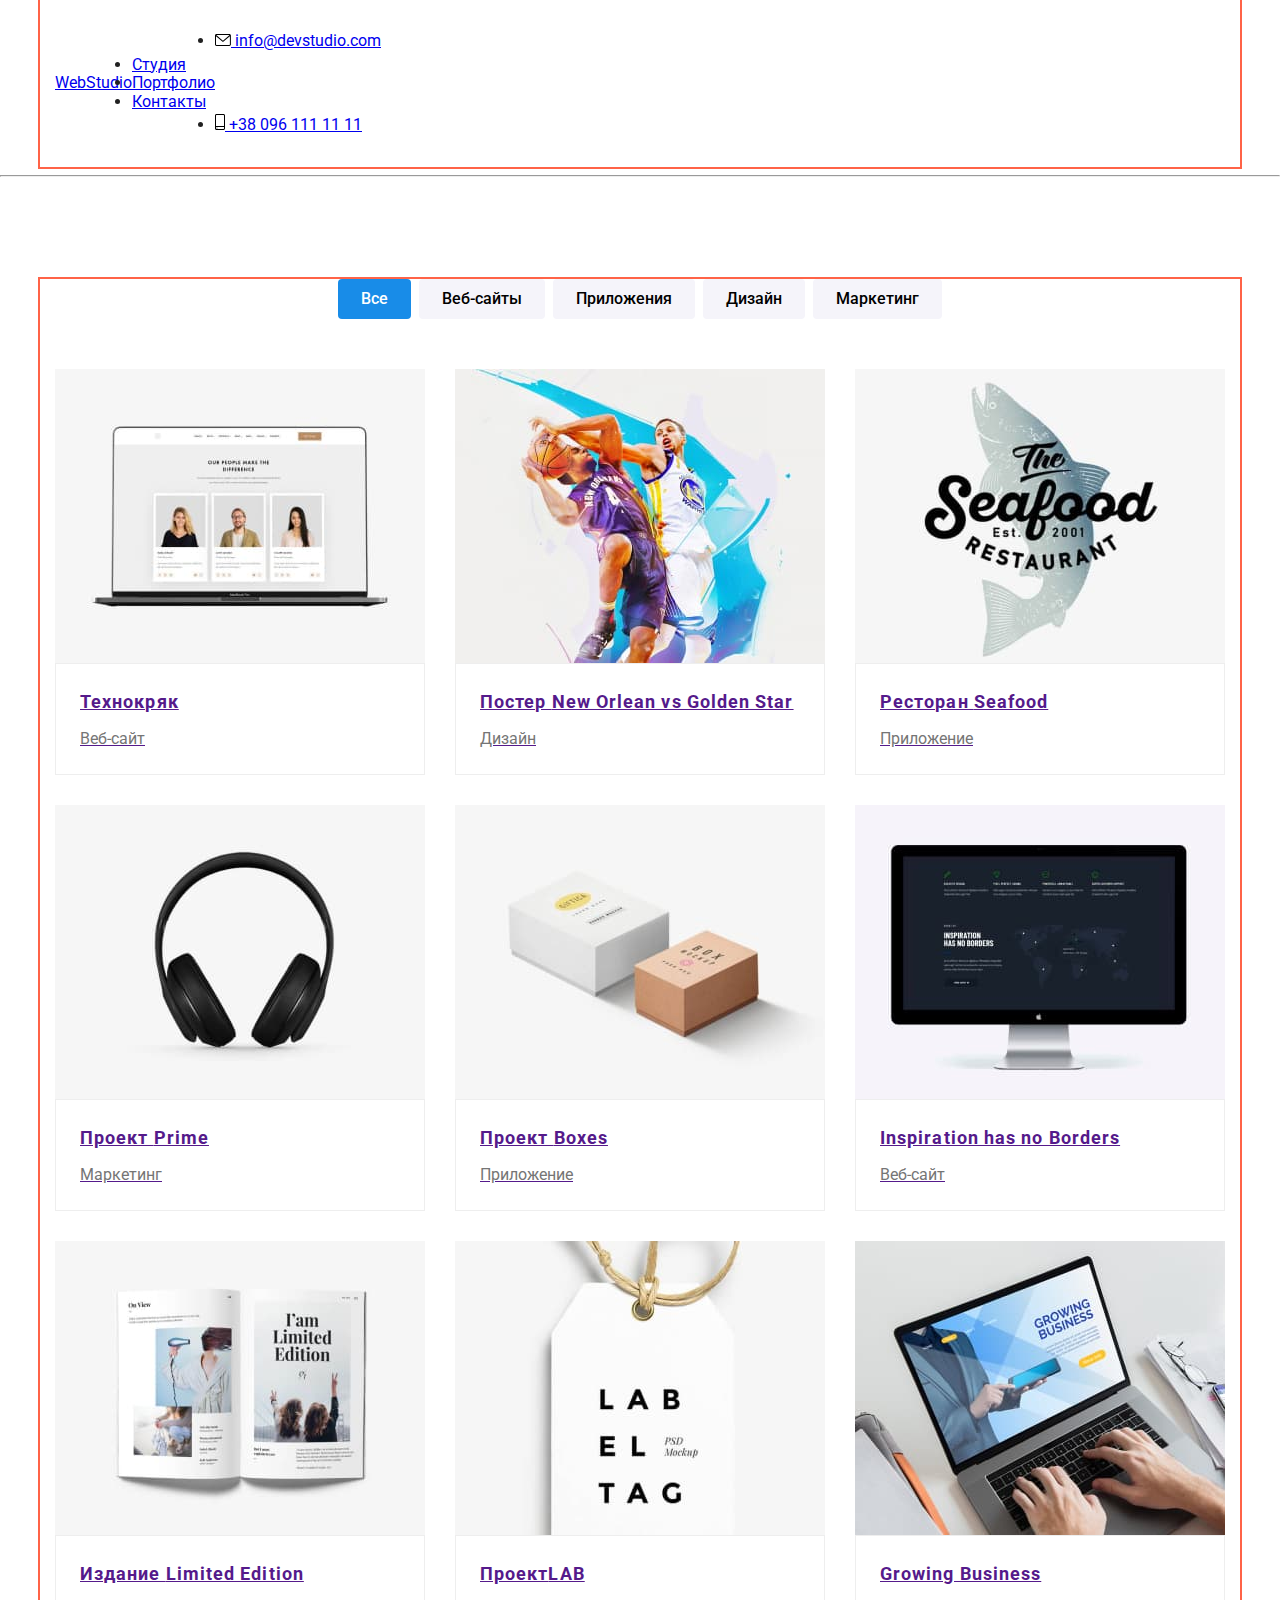
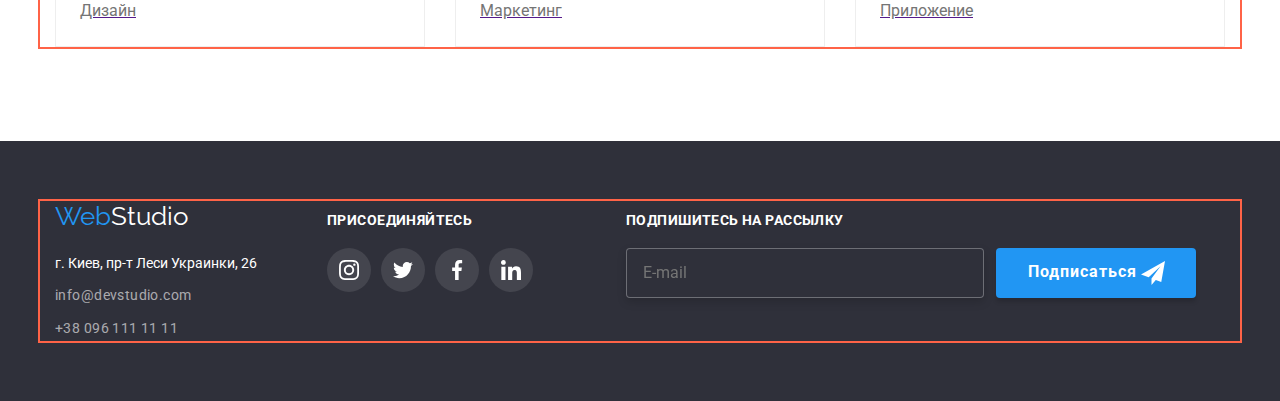
==== portfolio.html @ 2323483d "setup BUM to header" ====
<!DOCTYPE html>
<html lang="ru">
  <head>
    <meta charset="UTF-8" />
    <meta http-equiv="X-UA-Compatible" content="IE=edge" />
    <meta name="viewport" content="width=device-width, initial-scale=1.0" />
    <title>Портфолио</title>

    <link rel="preconnect" href="https://fonts.googleapis.com" />
    <link rel="preconnect" href="https://fonts.gstatic.com" crossorigin />
    <link
      href="https://fonts.googleapis.com/css2?family=Raleway:wght@700&family=Roboto:wght@400;500;700;900&display=swap"
      rel="stylesheet"
    />
    <link
      rel="stylesheet"
      href="https://cdnjs.cloudflare.com/ajax/libs/modern-normalize/1.1.0/modern-normalize.min.css"
    />
    <link rel="stylesheet" href="./css/styles.css" />
  </head>
  <body>
    <!--header-->
    <header class="hdr">
      <div class="container main-header">
        <a class="logo-header" lang="en" href="./index.html"
          ><span class="web">Web</span>Studio</a
        >
        <nav class="header-nav">
          <ul class="header-list">
            <li class="header-item">
              <a href="./index.html" class="header-link">Студия</a>
            </li>
            <li class="header-item">
              <a href="./portfolio.html" class="header-link-current"
                >Портфолио</a
              >
            </li>
            <li class="header-item">
              <a href="Контакты" class="header-link">Контакты</a>
            </li>
          </ul>
        </nav>
        <ul class="header-list-cont">
          <li class="header-cont">
            <a href="mailto:info@devstudio.com" class="header-link-cont">
              <svg class="header-envelope" width="16" height="12">
                <use href="./images/symbol-defs.svg#icon-envelope"></use>
              </svg>
              info@devstudio.com
            </a>
          </li>
          <li class="header-cont">
            <a href="tel:+380961111111" class="header-link-cont">
              <svg class="header-smartfon" width="10" height="16">
                <use href="./images/symbol-defs.svg#icon-smartphone"></use>
              </svg>
              +38 096 111 11 11
            </a>
          </li>
        </ul>
      </div>
      <hr class="line" />
    </header>

    <main>
      <section class="section-portfolio">
        <div class="container">
          <h1 hidden class="main-title">Портфолио</h1>
          <!--buttons-->
          <ul class="menu-center">
            <li class="item">
              <button class="button-current-btn" type="button">Все</button>
            </li>
            <li class="item">
              <button class="button" type="button">Веб-сайты</button>
            </li>
            <li class="item">
              <button class="button" type="button">Приложения</button>
            </li>
            <li class="item">
              <button class="button" type="button">Дизайн</button>
            </li>
            <li class="item">
              <button class="button" type="button">Маркетинг</button>
            </li>
          </ul>

          <!--portfolio-->

          <ul class="portfolio">
            <li class="portfolio-item">
              <a href="" class="header-link">
                <div class="portfolio-image">
                  <img
                    class="img-port-port"
                    src="images/portfolio/imgp1.jpg"
                    alt="фотография1"
                    width="370"
                  />
                </div>

                <div class="title-portfolio">
                  <h2 class="title">Технокряк</h2>
                  <p class="text">Веб-сайт</p>
                </div>
              </a>
            </li>
            <li class="portfolio-item">
              <a href="" class="header-link">
                <div class="portfolio-image">
                  <img
                    class="img-port-port"
                    src="images/portfolio/imgp2.jpg"
                    alt="фотография2"
                    width="370"
                  />
                </div>
                <div class="title-portfolio">
                  <h2 class="title">
                    Постер <span lang="en"> New Orlean vs Golden Star</span>
                  </h2>
                  <p class="text">Дизайн</p>
                </div>
              </a>
            </li>
            <li class="portfolio-item">
              <a href="" class="header-link">
                <div class="portfolio-image">
                  <img
                    class="img-port-port"
                    src="images/portfolio/imgp3.jpg"
                    alt="фотография3"
                    width="370"
                  />
                </div>
                <div class="title-portfolio">
                  <h2 class="title">Ресторан <span lang="en">Seafood</span></h2>
                  <p class="text">Приложение</p>
                </div>
              </a>
            </li>
            <li class="portfolio-item">
              <a href="" class="header-link"
                ><div class="portfolio-image">
                  <img
                    class="img-port-port"
                    src="images/portfolio/imgp4.jpg"
                    alt="фотография4"
                    width="370"
                  />
                </div>
                <div class="title-portfolio">
                  <h2 class="title">Проект <span lang="en">Prime</span></h2>
                  <p class="text">Маркетинг</p>
                </div>
              </a>
            </li>
            <li class="portfolio-item">
              <a href="" class="header-link"
                ><div class="portfolio-image">
                  <img
                    class="img-port-port"
                    src="images/portfolio/imgp5.jpg"
                    alt="фотография5"
                    width="370"
                  />
                </div>
                <div class="title-portfolio">
                  <h2 class="title">Проект <span lang="en">Boxes</span></h2>
                  <p class="text">Приложение</p>
                </div>
              </a>
            </li>
            <li class="portfolio-item">
              <a href="" class="header-link"
                ><div class="portfolio-image">
                  <img
                    class="img-port-port"
                    src="images/portfolio/imgp6.jpg"
                    alt="фотография6"
                    width="370"
                  />
                </div>
                <div class="title-portfolio">
                  <h2 class="title" lang="en">Inspiration has no Borders</h2>
                  <p class="text">Веб-сайт</p>
                </div>
              </a>
            </li>
            <li class="portfolio-item">
              <a href="" class="header-link"
                ><div class="portfolio-image">
                  <img
                    class="img-port-port"
                    src="images/portfolio/imgp7.jpg"
                    alt="фотография4"
                    width="370"
                  />
                </div>
                <div class="title-portfolio">
                  <h2 class="title">
                    Издание <span lang="en">Limited Edition</span>
                  </h2>
                  <p class="text">Дизайн</p>
                </div>
              </a>
            </li>
            <li class="portfolio-item">
              <a href="" class="header-link"
                ><div class="portfolio-image">
                  <img
                    class="img-port-port"
                    src="images/portfolio/imgp8.jpg"
                    alt="фотография8"
                    width="370"
                  />
                </div>
                <div class="title-portfolio">
                  <h2 class="title">Проект<span lang="en">LAB</span></h2>
                  <p class="text">Маркетинг</p>
                </div>
              </a>
            </li>
            <li class="portfolio-item">
              <a href="" class="header-link"
                ><div class="portfolio-image">
                  <img
                    class="img-port-port"
                    src="images/portfolio/imgp9.jpg"
                    alt="фотография9"
                    width="370"
                  />
                </div>
                <div class="title-portfolio">
                  <h2 class="title" lang="en">Growing Business</h2>
                  <p class="text">Приложение</p>
                </div>
              </a>
            </li>
          </ul>
        </div>
      </section>
    </main>

    <!--footer-->

    <footer class="footer">
      <div class="container foot">
        <div class="footer-address">
          <a class="logo-footer" href="./index.html"
            ><span class="web">Web</span>Studio</a
          >
          <address>
            <ul class="footer-list">
              <li class="item-footer">г. Киев, пр-т Леси Украинки, 26</li>
              <li class="item-footer">
                <a href="mailto:info@devstudio.com" class="footer-link"
                  >info@devstudio.com</a
                >
              </li>
              <li class="item-footer">
                <a href="tel:+380961111111" class="footer-link"
                  >+38 096 111 11 11</a
                >
              </li>
            </ul>
          </address>
        </div>
        <div class="footer-social">
          <p class="footer-soc">присоединяйтесь</p>
          <ul class="footer-soc-ul">
            <li class="footer-item-soc">
              <a class="footer-link-soc" href="">
                <svg class="footer-link-icon" width="20" height="20">
                  <use href="./images/symbol-defs.svg#icon-instagramo"></use>
                </svg>
              </a>
            </li>
            <li class="footer-item-soc">
              <a class="footer-link-soc" href="">
                <svg class="footer-link-icon" width="20" height="20">
                  <use href="./images/symbol-defs.svg#icon-twittero"></use>
                </svg>
              </a>
            </li>
            <li class="footer-item-soc">
              <a class="footer-link-soc" href="">
                <svg class="footer-link-icon" width="20" height="20">
                  <use href="./images/symbol-defs.svg#icon-facebooko"></use>
                </svg>
              </a>
            </li>
            <li class="footer-item-soc">
              <a class="footer-link-soc" href="">
                <svg class="footer-link-icon" width="20" height="20">
                  <use href="./images/symbol-defs.svg#icon-linkedino"></use>
                </svg>
              </a>
            </li>
          </ul>
        </div>
        <!-- footer-subscribe -->
        <div class="footer-subscribe">
          <p class="footer-subscribe-title">Подпишитесь на рассылку</p>
          <form>
            <label>
              <input type="email" name="email" placeholder="E-mail" />
            </label>
            <button type="submit" class="footer-subscribe-button">
              Подписаться
              <span class="footer-subscribe-img"
                ><img src="./images/icon_send.svg" alt="иконка сенд" />
              </span>
            </button>
          </form>
        </div>
      </div>
    </footer>
  </body>
</html>
---- css/styles.css ----
:root {
  --primary-text-color: #212121;
  --text-color: #757575;
  --footer-text: #ffffff;
  --body-background-color: #fff;
  --hover-color: #2196f3;
  --background-color: #2f303a;
  --portfolio-buttons: #f5f4fa;
  --footer-text-transp: rgba(255, 255, 255, 0.6);
  --footer-text-soc: rgba(255, 255, 255, 1);
  --hero-button-fover: #188ce8;
  --team-background: #f5f4fa;
  --header-line: #ececec;
  --port-border: #eeeeee;
  --main-features-icons: #f5f4fa;
  --background-social: rgba(255, 255, 255, 0.1);
  --soc-color: rgba(175, 177, 184, 1);
  --current-page-after: rgba(33, 150, 243, 1);
  --portfolio-lable: rgba(47, 48, 58, 0.8);
  --section-portfolio-overlay: rgba(33, 150, 243, 0.9);
  --backdrope-color: rgba(0, 0, 0, 0.2);
}
body {
  background-color: var(--body-background-color);
  color: var(--primary-text-color);
  font-family: roboto, sans-serif;
  font-size: 16px;
}

.container {
  margin-right: auto;
  margin-left: auto;
  width: 1200px;
  padding-left: 15px;
  padding-right: 15px;
  outline: 2px solid tomato;
}

ul,
h1,
h2,
h3,
p {
  margin-top: 0;
  margin-bottom: 0;
  padding: 0;
}

.main-header {
  display: flex;
  align-items: center;
}
.header__logo {
  padding-top: 24px;
  padding-bottom: 25px;
  margin-right: 93px;

  text-decoration: none;
  color: var(--primary-text-color);
  font-family: raleway, sans-serif;
  font-size: 26px;
  line-height: 1.19;

  transition: color 250ms cubic-bezier(0.4, 0, 0.2, 1);
}
.header__logo--web {
  color: var(--hover-color);
  margin-right: 0;
  padding-top: 24px;
  padding-bottom: 25px;
}
.header__logo:hover,
.header__logo:focus {
  color: var(--text-color);
}

.nav__list {
  display: flex;
  margin-left: auto;
}

.nav__item:not(:last-child) {
  margin-right: 50px;
}
.nav__link,
.nav__link--current {
  display: inline-block;
  padding-top: 32px;
  padding-bottom: 32px;
}

.header__contacts {
  display: flex;
  margin-left: auto;
}
.header__item:not(:last-child) {
  margin-right: 50px;
}
.header-link-cont {
  display: inline-block;
  padding-top: 32px;
  padding-bottom: 32px;
}

.nav__list,
.nav__link {
  position: relative;
  color: var(--primary-text-color);
  list-style: none;
  text-decoration: none;
  font-weight: 500;
  font-size: 14px;
  line-height: 1.14;
  letter-spacing: 0.02em;

  transition: color 250ms cubic-bezier(0.4, 0, 0.2, 1);
}

.nav__link:hover,
.nav__link:focus,
.header__link:hover,
.header__link:focus,
.footer-link:hover,
.footer-link:focus {
  color: var(--hover-color);
}

.header__contacts,
.header__link {
  position: relative;

  display: inline-flex;
  align-items: center;
  color: var(--text-color);
  list-style: none;
  text-decoration: none;
  font-weight: 500;
  font-size: 14px;
  line-height: 1.14;
  letter-spacing: 0.02em;

  transition: color 250ms cubic-bezier(0.4, 0, 0.2, 1);
}

.nav__link--current {
  position: relative;

  list-style: none;
  text-decoration: none;
  color: var(--hover-color);
}

.nav__link--current::after {
  content: "";

  position: absolute;
  left: 0;
  bottom: 0;

  display: block;
  width: 100%;
  height: 4px;
  border-radius: 4px;

  background-color: var(--current-page-after);

  transition: transform 250ms cubic-bezier(0.4, 0, 0.2, 1);
}

.nav__link:hover::after {
  transform: scaleX(1);
}
.header__envelope,
.header__smartfon {
  fill: currentColor;
  margin-right: 10px;
}

header__line {
  border: 1px solid var(--header-line);
  margin: 0;
}
/* main-hero*/

.hero {
  text-align: center;

  padding-top: 200px;
  padding-bottom: 200px;

  outline: 2px solid tomato;
}

.overlay {
  max-width: 1600px;
  height: 600px;

  margin-left: auto;
  margin-right: auto;

  background-image: linear-gradient(
      to right,
      rgba(47, 48, 58, 0.4),
      rgba(47, 48, 58, 0.4)
    ),
    url("../images/Imghero.jpg");
  background-color: #c4c4c4;
  background-position: center;
  background-size: cover;
}

.hero-title {
  display: inline-block;
  margin-bottom: 30px;

  width: 696px;

  color: var(--body-background-color);
  font-weight: 900;
  font-size: 44px;
  line-height: 1.36;

  letter-spacing: 0.06em;
  text-transform: uppercase;
}

.hero-btn {
  display: inline-block;
  cursor: pointer;

  padding: 10px 32px;
  border-radius: 4px;
  min-width: 200px;
  margin: 0;

  letter-spacing: 0.06em;
  font-family: inherit;
  border: none;

  background-color: var(--hover-color);
  color: var(--footer-text);
  font-weight: 700;
  font-size: 16px;
  line-height: 1.87;

  transition: background-color 250ms cubic-bezier(0.4, 0, 0.2, 1);
}
.hero-btn:hover,
.hero-btn:focus {
  background-color: var(--hero-button-fover);
}

/* features*/
.features {
  display: flex;
  flex-wrap: wrap;
  list-style: none;
}
.features-element {
  width: 270px;

  margin-right: 30px;
}
.features-element:nth-child(4n) {
  margin-right: 0;
}
.features-element-div {
  display: flex;
  align-items: center;
  justify-content: center;
  width: 270px;
  height: 120px;
  margin-bottom: 30px;

  background-color: var(--main-features-icons);
  border-radius: 4px;
}
.features-element-icon {
  width: 70px;
  height: 70px;
}

.section-features {
  list-style: none;
  padding-top: 94px;
  padding-bottom: 94px;
}

.features .title {
  font-weight: 700;
  font-size: 16px;
  line-height: 1.9;
  text-transform: uppercase;
}
h3 {
  margin-bottom: 10px;
}
.features .text {
  color: var(--text-color);
  font-size: 14px;
  line-height: 1.71;
}

.section-title {
  font-weight: 700;
  font-size: 36px;
  line-height: 1.17;
  text-align: center;
}

/* portfolio */

.container portfolio-main .portfolio {
  display: flex;
  flex-wrap: wrap;
}
.portfolio-main-element {
  position: relative;

  width: 370px;
  margin-right: 30px;
}
.label {
  position: absolute;
  right: 0;
  bottom: 0;
  left: 0;

  padding-top: 27px;
  padding-bottom: 27px;
  max-width: 100%;
  height: 70px;

  font-weight: 700;
  font-size: 14px;
  line-height: 1.17;
  text-align: center;
  letter-spacing: 0.03em;
  text-transform: uppercase;

  background-color: var(--portfolio-lable);
  color: white;
}
.portfolio-main-element:nth-child(3n) {
  margin-right: 0;
}
.section-portfolio-main {
  list-style: none;
  padding-bottom: 94px;
}

h2 {
  margin-bottom: 50px;
}

.img-port-main {
  display: block;
  max-width: 100%;
  height: auto;
}

/* employees */

.employees {
  display: flex;
  flex-wrap: wrap;
}
.employees-element {
  width: 270px;
  margin-right: 30px;

  background-color: var(--body-background-color);
  box-shadow: 0px 2px 1px rgba(0, 0, 0, 0.2), 0px 1px 1px rgba(0, 0, 0, 0.14),
    0px 1px 3px rgba(0, 0, 0, 0.12);
}
.employees-element:nth-child(4n) {
  margin-right: 0;
}
.section-employees {
  padding-top: 94px;
  padding-bottom: 94px;
  background-color: var(--team-background);
  outline: 2px solid tomato;
}
.section-employees .employees {
  list-style: none;
}
.title-emp {
  padding: 30px 32px;
  text-align: center;
}

.employees .title {
  margin-bottom: 10px;
  font-weight: 500;
  font-size: 16px;
  line-height: 1.9;
}
.employees .text {
  color: var(--text-color);
  font-size: 16px;
  line-height: 1.9;
  margin-bottom: 16px;
}
.img-empl-main {
  display: block;
  max-width: 100%;
  height: auto;
}
.employees-soc {
  display: flex;

  padding: 0;
  margin: 0;

  list-style: none;
  justify-content: center;
}

.employees-soc-item {
  margin-right: 10px;
}
.employees-soc-item:last-child {
  margin-right: 0;
}

.employees-soc-link {
  display: flex;
  align-items: center;
  justify-content: center;
  width: 44px;
  height: 44px;

  fill: var(--soc-color);
  border-radius: 50%;

  transition: background-color 250ms cubic-bezier(0.4, 0, 0.2, 1),
    fill 250ms cubic-bezier(0.4, 0, 0.2, 1);
}

.employees-soc-icon {
  width: 20px;
  height: 20px;
}
.employees-soc-link:hover,
.employees-soc-link:focus {
  background-color: var(--hover-color);
  fill: var(--body-background-color);
}

/* our clients*/
.section-clients {
  padding-top: 94px;
  padding-bottom: 94px;
  outline: 2px solid tomato;
}
.clients-main {
  display: flex;
  list-style: none;
  padding: 0;
  margin: 0;
}
.clients-item {
  margin-right: 30px;
}
.clients-item:last-child {
  margin-right: 0;
}
.clients-icon {
  width: 106px;
  height: 60px;
}
.clients-link {
  display: flex;
  width: 170px;
  height: 92px;
  align-items: center;
  justify-content: center;
  fill: var(--soc-color);
  border: 1px solid var(--soc-color);
  border-radius: 4px;

  transition: fill 250ms cubic-bezier(0.4, 0, 0.2, 1),
    border 250ms cubic-bezier(0.4, 0, 0.2, 1);
}
.clients-link:hover,
.clients-link:focus {
  fill: var(--hover-color);
  border: 1px solid var(--hover-color);
}

/* footer */

.footer {
  padding-top: 60px;
  padding-bottom: 60px;

  background-color: var(--background-color);
}

.logo-footer {
  display: inline-block;
  margin-bottom: 20px;

  text-decoration: none;
  font-family: raleway, sans-serif;
  color: var(--body-background-color);
  font-size: 26px;
  line-height: 1.19;

  transition: color 250ms cubic-bezier(0.4, 0, 0.2, 1);
}
.logo-footer .web {
  color: var(--hover-color);
}
.logo-footer:hover,
.logo-footer:focus {
  color: var(--text-color);
}
.item-footer {
  margin-bottom: 9px;
}
.item-footer:nth-last-child(1) {
  margin-bottom: 0;
}
.footer-list {
  display: inline-block;
  list-style: none;
  color: var(--footer-text);
  text-decoration: none;
  font-size: 14px;
  font-style: normal;
  line-height: 1.71;
}

.footer-link {
  list-style: none;
  color: var(--footer-text-transp);
  text-decoration: none;
  font-size: 14px;
  line-height: 1.71;
  letter-spacing: 0.03em;
}
.container.foot {
  display: flex;
  align-items: baseline;
}

.footer-social {
  margin-left: 70px;
}
.footer-soc {
  margin-bottom: 20px;
  color: var(--footer-text-soc);
  font-weight: 700;
  text-transform: uppercase;
  letter-spacing: 0.03em;
  font-size: 14px;
  line-height: 1.17;
}
.footer-soc-ul {
  display: flex;
  list-style: none;
  padding: 0;
  margin: 0;
  cursor: pointer;
}
.footer-item-soc {
  margin-right: 10px;
}
.footer-item-soc:last-child {
  margin-right: 0;
}
.footer-link-soc {
  display: flex;
  align-items: center;
  justify-content: center;
  width: 44px;
  height: 44px;
  border-radius: 50%;

  color: var(--body-background-color);
  background-color: var(--background-social);

  transition: background-color 250ms cubic-bezier(0.4, 0, 0.2, 1);
}
.footer-link-icon {
  fill: var(--body-background-color);
}

.footer-link-soc:hover,
.footer-link-soc:focus {
  background-color: var(--hover-color);
}

/*footer-subscribe*/

.footer-subscribe {
  margin-left: 93px;
  flex-wrap: wrap;
  flex-grow: 1;
}

.footer-subscribe-title {
  font-style: normal;
  font-weight: 700;
  font-size: 14px;
  line-height: 1, 14;
  letter-spacing: 0.03em;
  text-transform: uppercase;
  color: var(--body-background-color);
}
.footer-subscribe form {
  display: flex;
}
.footer-subscribe input {
  display: inline-block;

  margin: 0;
  margin-top: 20px;
  padding: 0;
  padding-left: 16px;
  border: 1px solid rgba(255, 255, 255, 0.3);
  box-sizing: border-box;
  filter: drop-shadow(0px 4px 4px rgba(0, 0, 0, 0.15));
  border-radius: 4px;
  width: 358px;
  height: 50px;
  color: var(--footer-text-transp);
  background-color: var(--background-color);
}

.footer-subscribe-button {
  display: flex;
  align-items: center;
  align-content: baseline;
  justify-content: space-evenly;

  margin-top: 20px;
  margin-left: 12px;
  padding: 13px 28px 13px 29px;
  font-weight: 700;

  letter-spacing: 0.06em;
  color: var(--body-background-color);

  width: 200px;
  height: 50px;
  background: var(--hover-color);
  box-shadow: 0px 4px 4px rgba(0, 0, 0, 0.15);
  border-radius: 4px;
  border: none;
}
.footer-subscribe-img {
  display: inline-block;
  width: 24px;
  height: 24px;
  justify-content: center;
  align-items: center;
  margin: 0;
}
.footer-subscribe-button:hover {
  cursor: pointer;
}

/* backdrop */
.backdrop {
  position: fixed;
  top: 0;
  left: 0;
  width: 100%;
  height: 100%;
  background-color: var(--backdrope-color);
  opacity: 1;
  transition: opacity 250ms cubic-bezier(0.4, 0, 0.2, 1);
}
.backdrop.is-hidden {
  opacity: 0;
  pointer-events: none;
}
.backdrop.is-hidden .modal {
  transform: translate(-50%, -50%) scale(0.6);
}
.modal {
  display: flex;
  position: absolute;
  top: 50%;
  left: 50%;
  transform: translate(-50%, -50%) scale(1);
  transition: transform 250ms cubic-bezier(0.4, 0, 0.2, 1);

  min-height: 581px;
  min-width: 528px;

  background-color: var(--body-background-color);
  box-shadow: 0px 1px 3px rgba(0, 0, 0, 0.12), 0px 1px 1px rgba(0, 0, 0, 0.14),
    0px 2px 1px rgba(0, 0, 0, 0.2);
  border-radius: 4px;
}
.m-button {
  position: absolute;
  align-items: center;
  right: 8px;
  top: 8px;
  padding: 0;
  margin: 0;
  width: 30px;
  height: 30px;
  border-radius: 50%;
  border: 1px solid rgba(0, 0, 0, 0.1);
  cursor: pointer;

  transition: background-image 250ms cubic-bezier(0.4, 0, 0.2, 1);

  background-image: url(../images/close_modal.svg);
  background-origin: border-box;
}

.m-button:hover,
.m-button:focus {
  position: absolute;
  align-items: center;

  right: 8px;
  top: 8px;
  padding: 0;
  margin: 0;
  width: 30px;
  height: 30px;
  border-radius: 50%;

  background-image: url(../images/Vector_close.svg);

  background-color: var(--body-background-color);
  background-origin: border-box;
}

/*backdrop subscribe form */
.form-modal {
  padding: 40px;
  width: 528px;
}
.subscribe-form {
  margin-bottom: 12px;

  font-weight: 700;
  font-size: 20px;
  line-height: 1.17;
  text-align: center;
  letter-spacing: 0.03em;

  color: var(--background-color);
}
.form-field {
  position: relative;
  margin-bottom: 20px;
}
.form-label {
  top: 0;
  left: 0;
  margin-bottom: 7px;

  font-weight: 400;
  font-size: 12px;
  line-height: 14px;

  letter-spacing: 0.01em;

  color: var(--text-color);
}
.form-input {
  width: 100%;
  margin: 0;
  padding: 12px 42px;
  font: inherit;
  border: 1px solid rgba(33, 33, 33, 0.2);

  border-radius: 4px;
  cursor: pointer;

  transition: border 250ms cubic-bezier(0.4, 0, 0.2, 1),
    fill 250ms cubic-bezier(0.4, 0, 0.2, 1);
}
.form-input-img {
  position: absolute;
  display: inline-block;

  top: 50%;
  left: 15px;
}

.form-input:hover,
.form-input:focus,
.form-comments:hover,
.form-comments:focus {
  border: 1px solid var(--hover-color);
  fill: var(--hover-color);
  outline: var(--hover-color);
}

.form-input:focus + .form-input-img,
.form-input:hover + .form-input-img {
  fill: var(--hover-color);
}
.form-comments {
  width: 100%;
  height: 100%;
  margin: 0;
  padding: 12px 16px;
  font: inherit;
  border: 1px solid rgba(33, 33, 33, 0.2);
  border-radius: 4px;
  resize: none;
}
.form-accept {
  margin: 0;
  padding: 0;
  margin-bottom: 30px;
}

.acceptation {
  display: flex;
  justify-content: center;
  flex-wrap: wrap;
}

.checkbox-label {
  display: flex;
  align-items: center;
  justify-content: center;
  margin-bottom: 30px;
  padding-left: 20px;

  font-weight: 400;
  font-size: 14px;
  line-height: 1.7;
  letter-spacing: 0.03em;

  color: var(--text-color);
}
.conditions {
  margin-left: 4px;
  color: var(--hover-color);
}
.checkbox-icon {
  display: inline-block;
  position: absolute;
  left: 54px;

  width: 16px;
  height: 15px;

  border: 2px solid var(--primary-text-color);
  border-radius: 2px;
}
.checkbox:checked ~ .checkbox-icon {
  border-color: transparent;

  background-image: url(../images/icon_chek.svg);
  background-size: contain;
  background-origin: border-box;
}

.checkbox {
  position: absolute;
  width: 1px;
  height: 1px;
  margin: -1px;
  border: 0;
  padding: 0;
  clip: rect(0 0 0 0);
  overflow: hidden;
}

.form-accept-button {
  display: inline-block;
  margin: 0 auto;
  align-items: center;
  min-width: 200px;
  min-height: 50px;

  color: var(--body-background-color);
  background-color: var(--hover-color);
  box-shadow: 0px 4px 4px rgba(0, 0, 0, 0.15);
  border-radius: 4px;

  cursor: pointer;

  transition: background-color 250ms cubic-bezier(0.4, 0, 0.2, 1);
}
.form-accept-button:hover,
.form-accept-button:focus {
  background-color: var(--hero-button-fover);
}

/* Portfolio */
.section-portfolio {
  padding-top: 94px;
  padding-bottom: 94px;
}

.menu-center {
  margin-bottom: 50px;

  list-style: none;
  text-decoration: none;
  display: flex;
  align-items: center;
  justify-content: center;
}

.menu-center .item {
  margin-right: 8px;
}
.menu-center .item:last-child {
  margin-right: 0;
}

.button {
  display: inline-block;
  border: 1px solid transparent;
  border-radius: 4px;
  padding: 6px 22px;

  background-color: var(--portfolio-buttons);
  font-weight: 500;
  font-size: 16px;
  line-height: 1.63;
  font-family: inherit;
  cursor: pointer;

  transition: background-color 250ms cubic-bezier(0.4, 0, 0.2, 1),
    color 250ms cubic-bezier(0.4, 0, 0.2, 1),
    box-shadow 250ms cubic-bezier(0.4, 0, 0.2, 1);
}
.button-current-btn {
  display: inline-block;
  border: 1px solid transparent;
  border-radius: 4px;
  padding: 6px 22px;

  background-color: var(--hero-button-fover);
  color: var(--body-background-color);
  font-weight: 500;
  font-size: 16px;
  line-height: 1.63;
  font-family: inherit;
  cursor: pointer;

  transition: box-shadow 250ms cubic-bezier(0.4, 0, 0.2, 1);
}
.button:hover,
.button:focus {
  background-color: var(--hover-color);
  color: var(--body-background-color);
  box-shadow: 0px 2px 2px rgba(0, 0, 0, 0.12), 0px 1px 2px rgba(0, 0, 0, 0.08),
    0px 3px 1px rgba(0, 0, 0, 0.1);
}
.button-current-btn:hover,
.button-current-btn:focus {
  box-shadow: 0px 2px 2px rgba(0, 0, 0, 0.12), 0px 1px 2px rgba(0, 0, 0, 0.08),
    0px 3px 1px rgba(0, 0, 0, 0.1);
}

.portfolio {
  list-style: none;
  display: flex;
  flex-wrap: wrap;
}
.title-portfolio {
  padding: 20px 24px;
  border: 1px solid var(--port-border);
}
.portfolio .portfolio-item {
  position: relative;
  width: 370px;
  margin-right: 30px;
  margin-bottom: 30px;

  transition: box-shadow 250ms cubic-bezier(0.4, 0, 0.2, 1);
}
.portfolio-item:hover,
.portfolio-item:focus {
  box-shadow: 1px 4px 6px rgba(0, 0, 0, 0.16), 0px 4px 4px rgba(0, 0, 0, 0.06),
    0px 1px 1px rgba(0, 0, 0, 0.12);
}
.portfolio-item .header-link {
  transition: box-shadow 250ms cubic-bezier(0.4, 0, 0.2, 1);
}
.portfolio-item .header-link:hover,
.portfolio-item .header-link:focus {
  box-shadow: 1px 4px 6px rgba(0, 0, 0, 0.16), 0px 4px 4px rgba(0, 0, 0, 0.06),
    0px 1px 1px rgba(0, 0, 0, 0.12);
  color: var(--primary-text-color);
}
.portfolio-item:nth-child(3n) {
  margin-right: 0;
}
.portfolio-item:nth-last-child(-n + 3) {
  margin-bottom: 0;
}
.portfolio-item .header-link {
  padding: 0;
}
.title-portfolio .title {
  margin-bottom: 4px;
  font-weight: 700;
  font-size: 18px;
  line-height: 2;
  letter-spacing: 0.06em;
}
.title-portfolio .text {
  color: #757575;
  font-weight: 400;
  font-size: 16px;
  line-height: 1.87;
}
.img-port-port {
  display: block;
  max-width: 100%;
  height: auto;
}
.portfolio-image {
  position: relative;
  overflow: hidden;
}
.portfolio-image::after {
  display: inline-block;
  content: "Ресурс предлагает комплексные предложения с разным уровнем функционала и сервисов. Все это позволит посетителю получить исчерпывающие сведения о компании или частном лице.";

  position: absolute;
  left: 0;
  bottom: 0;
  width: 100%;
  height: 100%;
  transform: translateY(100%);
  transition: transform 250ms cubic-bezier(0.4, 0, 0.2, 1);

  margin: 0;
  padding: 63px 24px;

  font-style: normal;
  font-weight: 400;
  font-size: 18px;
  line-height: 1.56;
  letter-spacing: 0.03em;

  background-color: var(--section-portfolio-overlay);
  color: var(--body-background-color);
}
.portfolio-item:hover .portfolio-image::after {
  transform: translateY(0%);
}
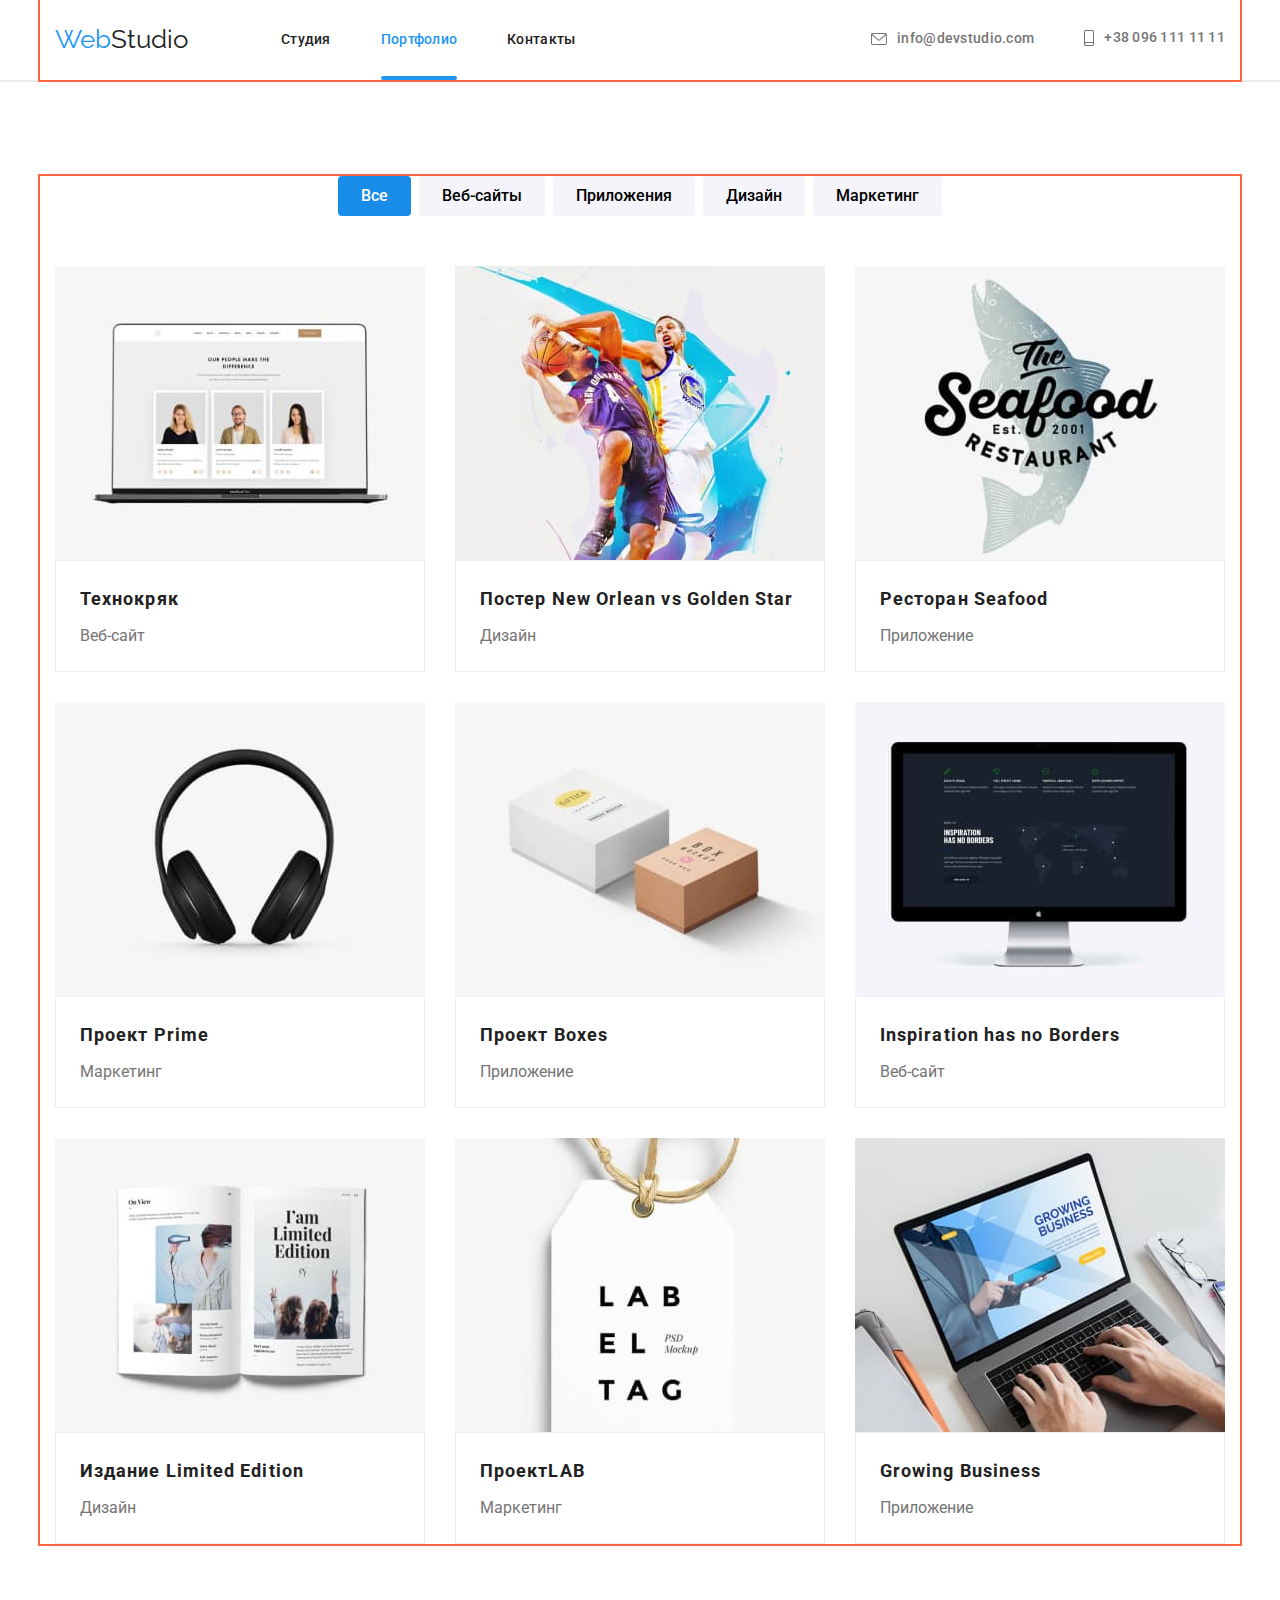
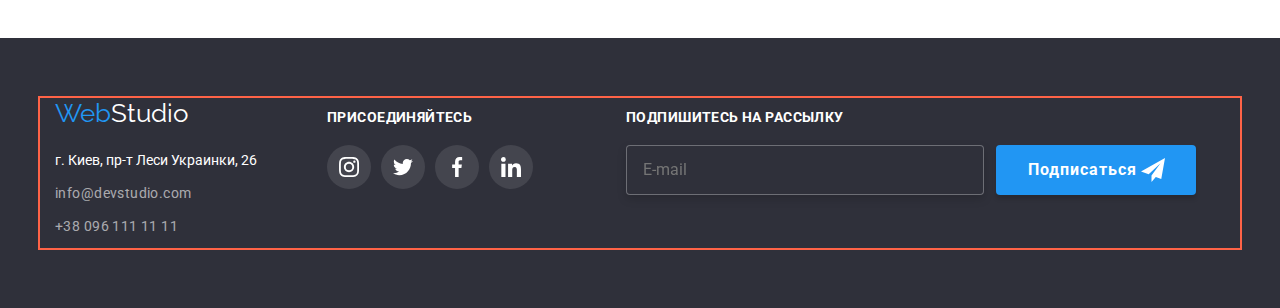
==== commit e062510f: "set BEM to portfolio.html" ====
--- a/portfolio.html
+++ b/portfolio.html
@@ -20,38 +20,38 @@
   </head>
   <body>
     <!--header-->
-    <header class="hdr">
+    <header class="header">
       <div class="container main-header">
-        <a class="logo-header" lang="en" href="./index.html"
-          ><span class="web">Web</span>Studio</a
+        <a class="header__logo" lang="en" href="./index.html"
+          ><span class="header__logo header__logo--web">Web</span>Studio</a
         >
-        <nav class="header-nav">
-          <ul class="header-list">
-            <li class="header-item">
-              <a href="./index.html" class="header-link">Студия</a>
-            </li>
-            <li class="header-item">
-              <a href="./portfolio.html" class="header-link-current"
+        <nav class="nav">
+          <ul class="nav__list">
+            <li class="nav__item">
+              <a href="./index.html" class="nav__link">Студия</a>
+            </li>
+            <li class="nav__item">
+              <a href="./portfolio.html" class="nav__link nav__link--current"
                 >Портфолио</a
               >
             </li>
-            <li class="header-item">
-              <a href="Контакты" class="header-link">Контакты</a>
+            <li class="nav__item">
+              <a href="Контакты" class="nav__link">Контакты</a>
             </li>
           </ul>
         </nav>
-        <ul class="header-list-cont">
-          <li class="header-cont">
-            <a href="mailto:info@devstudio.com" class="header-link-cont">
-              <svg class="header-envelope" width="16" height="12">
+        <ul class="header__contacts">
+          <li class="header__item">
+            <a href="mailto:info@devstudio.com" class="header__link">
+              <svg class="header__envelope" width="16" height="12">
                 <use href="./images/symbol-defs.svg#icon-envelope"></use>
               </svg>
               info@devstudio.com
             </a>
           </li>
-          <li class="header-cont">
-            <a href="tel:+380961111111" class="header-link-cont">
-              <svg class="header-smartfon" width="10" height="16">
+          <li class="header__item">
+            <a href="tel:+380961111111" class="header__link">
+              <svg class="header__smartfon" width="10" height="16">
                 <use href="./images/symbol-defs.svg#icon-smartphone"></use>
               </svg>
               +38 096 111 11 11
@@ -59,181 +59,195 @@
           </li>
         </ul>
       </div>
-      <hr class="line" />
+      <hr class="header__line" />
     </header>
 
     <main>
-      <section class="section-portfolio">
+      <section class="portfolio">
         <div class="container">
-          <h1 hidden class="main-title">Портфолио</h1>
+          <h1 hidden class="portfolio__title">Портфолио</h1>
           <!--buttons-->
-          <ul class="menu-center">
-            <li class="item">
-              <button class="button-current-btn" type="button">Все</button>
-            </li>
-            <li class="item">
+          <ul class="portfolio-menu">
+            <li class="portfolio-menu__item">
+              <button class="button button--current-btn" type="button">
+                Все
+              </button>
+            </li>
+            <li class="portfolio-menu__item">
               <button class="button" type="button">Веб-сайты</button>
             </li>
-            <li class="item">
+            <li class="portfolio-menu__item">
               <button class="button" type="button">Приложения</button>
             </li>
-            <li class="item">
+            <li class="portfolio-menu__item">
               <button class="button" type="button">Дизайн</button>
             </li>
-            <li class="item">
+            <li class="portfolio-menu__item">
               <button class="button" type="button">Маркетинг</button>
             </li>
           </ul>
 
           <!--portfolio-->
 
-          <ul class="portfolio">
-            <li class="portfolio-item">
-              <a href="" class="header-link">
-                <div class="portfolio-image">
-                  <img
-                    class="img-port-port"
+          <ul class="portfolio-list">
+            <li class="portfolio-list__item">
+              <a href="" class="portfolio-list__link">
+                <div class="portfolio-list__image">
+                  <img
+                    class="portfolio-list__img"
                     src="images/portfolio/imgp1.jpg"
                     alt="фотография1"
                     width="370"
                   />
                 </div>
 
-                <div class="title-portfolio">
-                  <h2 class="title">Технокряк</h2>
-                  <p class="text">Веб-сайт</p>
-                </div>
-              </a>
-            </li>
-            <li class="portfolio-item">
-              <a href="" class="header-link">
-                <div class="portfolio-image">
-                  <img
-                    class="img-port-port"
+                <div class="portfolio-list__content">
+                  <h2 class="portfolio-list__title">Технокряк</h2>
+                  <p class="portfolio-list__text">Веб-сайт</p>
+                </div>
+              </a>
+            </li>
+            <li class="portfolio-list__item">
+              <a href="" class="portfolio-list__link">
+                <div class="portfolio-list__image">
+                  <img
+                    class="portfolio-list__img"
                     src="images/portfolio/imgp2.jpg"
                     alt="фотография2"
                     width="370"
                   />
                 </div>
-                <div class="title-portfolio">
-                  <h2 class="title">
+                <div class="portfolio-list__content">
+                  <h2 class="portfolio-list__title">
                     Постер <span lang="en"> New Orlean vs Golden Star</span>
                   </h2>
-                  <p class="text">Дизайн</p>
-                </div>
-              </a>
-            </li>
-            <li class="portfolio-item">
-              <a href="" class="header-link">
-                <div class="portfolio-image">
-                  <img
-                    class="img-port-port"
+                  <p class="portfolio-list__text">Дизайн</p>
+                </div>
+              </a>
+            </li>
+            <li class="portfolio-list__item">
+              <a href="" class="portfolio-list__link">
+                <div class="portfolio-list__image">
+                  <img
+                    class="portfolio-list__img"
                     src="images/portfolio/imgp3.jpg"
                     alt="фотография3"
                     width="370"
                   />
                 </div>
-                <div class="title-portfolio">
-                  <h2 class="title">Ресторан <span lang="en">Seafood</span></h2>
-                  <p class="text">Приложение</p>
-                </div>
-              </a>
-            </li>
-            <li class="portfolio-item">
-              <a href="" class="header-link"
-                ><div class="portfolio-image">
-                  <img
-                    class="img-port-port"
+                <div class="portfolio-list__content">
+                  <h2 class="portfolio-list__title">
+                    Ресторан <span lang="en">Seafood</span>
+                  </h2>
+                  <p class="portfolio-list__text">Приложение</p>
+                </div>
+              </a>
+            </li>
+            <li class="portfolio-list__item">
+              <a href="" class="portfolio-list__link"
+                ><div class="portfolio-list__image">
+                  <img
+                    class="portfolio-list__img"
                     src="images/portfolio/imgp4.jpg"
                     alt="фотография4"
                     width="370"
                   />
                 </div>
-                <div class="title-portfolio">
-                  <h2 class="title">Проект <span lang="en">Prime</span></h2>
-                  <p class="text">Маркетинг</p>
-                </div>
-              </a>
-            </li>
-            <li class="portfolio-item">
-              <a href="" class="header-link"
-                ><div class="portfolio-image">
-                  <img
-                    class="img-port-port"
+                <div class="portfolio-list__content">
+                  <h2 class="portfolio-list__title">
+                    Проект <span lang="en">Prime</span>
+                  </h2>
+                  <p class="portfolio-list__text">Маркетинг</p>
+                </div>
+              </a>
+            </li>
+            <li class="portfolio-list__item">
+              <a href="" class="portfolio-list__link"
+                ><div class="portfolio-list__image">
+                  <img
+                    class="portfolio-list__img"
                     src="images/portfolio/imgp5.jpg"
                     alt="фотография5"
                     width="370"
                   />
                 </div>
-                <div class="title-portfolio">
-                  <h2 class="title">Проект <span lang="en">Boxes</span></h2>
-                  <p class="text">Приложение</p>
-                </div>
-              </a>
-            </li>
-            <li class="portfolio-item">
-              <a href="" class="header-link"
-                ><div class="portfolio-image">
-                  <img
-                    class="img-port-port"
+                <div class="portfolio-list__content">
+                  <h2 class="portfolio-list__title">
+                    Проект <span lang="en">Boxes</span>
+                  </h2>
+                  <p class="portfolio-list__text">Приложение</p>
+                </div>
+              </a>
+            </li>
+            <li class="portfolio-list__item">
+              <a href="" class="portfolio-list__link"
+                ><div class="portfolio-list__image">
+                  <img
+                    class="portfolio-list__img"
                     src="images/portfolio/imgp6.jpg"
                     alt="фотография6"
                     width="370"
                   />
                 </div>
-                <div class="title-portfolio">
-                  <h2 class="title" lang="en">Inspiration has no Borders</h2>
-                  <p class="text">Веб-сайт</p>
-                </div>
-              </a>
-            </li>
-            <li class="portfolio-item">
-              <a href="" class="header-link"
-                ><div class="portfolio-image">
-                  <img
-                    class="img-port-port"
+                <div class="portfolio-list__content">
+                  <h2 class="portfolio-list__title" lang="en">
+                    Inspiration has no Borders
+                  </h2>
+                  <p class="portfolio-list__text">Веб-сайт</p>
+                </div>
+              </a>
+            </li>
+            <li class="portfolio-list__item">
+              <a href="" class="portfolio-list__link"
+                ><div class="portfolio-list__image">
+                  <img
+                    class="portfolio-list__img"
                     src="images/portfolio/imgp7.jpg"
                     alt="фотография4"
                     width="370"
                   />
                 </div>
-                <div class="title-portfolio">
-                  <h2 class="title">
+                <div class="portfolio-list__content">
+                  <h2 class="portfolio-list__title">
                     Издание <span lang="en">Limited Edition</span>
                   </h2>
-                  <p class="text">Дизайн</p>
-                </div>
-              </a>
-            </li>
-            <li class="portfolio-item">
-              <a href="" class="header-link"
-                ><div class="portfolio-image">
-                  <img
-                    class="img-port-port"
+                  <p class="portfolio-list__text">Дизайн</p>
+                </div>
+              </a>
+            </li>
+            <li class="portfolio-list__item">
+              <a href="" class="portfolio-list__link"
+                ><div class="portfolio-list__image">
+                  <img
+                    class="portfolio-list__img"
                     src="images/portfolio/imgp8.jpg"
                     alt="фотография8"
                     width="370"
                   />
                 </div>
-                <div class="title-portfolio">
-                  <h2 class="title">Проект<span lang="en">LAB</span></h2>
-                  <p class="text">Маркетинг</p>
-                </div>
-              </a>
-            </li>
-            <li class="portfolio-item">
-              <a href="" class="header-link"
-                ><div class="portfolio-image">
-                  <img
-                    class="img-port-port"
+                <div class="portfolio-list__content">
+                  <h2 class="portfolio-list__title">
+                    Проект<span lang="en">LAB</span>
+                  </h2>
+                  <p class="portfolio-list__text">Маркетинг</p>
+                </div>
+              </a>
+            </li>
+            <li class="portfolio-list__item">
+              <a href="" class="portfolio-list__link"
+                ><div class="portfolio-list__image">
+                  <img
+                    class="portfolio-list__img"
                     src="images/portfolio/imgp9.jpg"
                     alt="фотография9"
                     width="370"
                   />
                 </div>
-                <div class="title-portfolio">
-                  <h2 class="title" lang="en">Growing Business</h2>
-                  <p class="text">Приложение</p>
+                <div class="portfolio-list__content">
+                  <h2 class="portfolio-list__title" lang="en">
+                    Growing Business
+                  </h2>
+                  <p class="portfolio-list__text">Приложение</p>
                 </div>
               </a>
             </li>
@@ -246,53 +260,55 @@
 
     <footer class="footer">
       <div class="container foot">
-        <div class="footer-address">
-          <a class="logo-footer" href="./index.html"
-            ><span class="web">Web</span>Studio</a
+        <div class="footer-box">
+          <a class="footer-logo" href="./index.html"
+            ><span class="footer-logo__web">Web</span>Studio</a
           >
           <address>
-            <ul class="footer-list">
-              <li class="item-footer">г. Киев, пр-т Леси Украинки, 26</li>
-              <li class="item-footer">
-                <a href="mailto:info@devstudio.com" class="footer-link"
+            <ul class="footer-address">
+              <li class="footer-address__item">
+                г. Киев, пр-т Леси Украинки, 26
+              </li>
+              <li class="footer-address__item">
+                <a href="mailto:info@devstudio.com" class="footer-address__link"
                   >info@devstudio.com</a
                 >
               </li>
-              <li class="item-footer">
-                <a href="tel:+380961111111" class="footer-link"
+              <li class="footer-address__item">
+                <a href="tel:+380961111111" class="footer-address__link"
                   >+38 096 111 11 11</a
                 >
               </li>
             </ul>
           </address>
         </div>
-        <div class="footer-social">
-          <p class="footer-soc">присоединяйтесь</p>
-          <ul class="footer-soc-ul">
-            <li class="footer-item-soc">
-              <a class="footer-link-soc" href="">
-                <svg class="footer-link-icon" width="20" height="20">
+        <div class="footer-soc">
+          <p class="footer-soc__title">присоединяйтесь</p>
+          <ul class="footer-social">
+            <li class="footer-social__item">
+              <a class="footer-social__link" href="">
+                <svg class="footer-social__icon" width="20" height="20">
                   <use href="./images/symbol-defs.svg#icon-instagramo"></use>
                 </svg>
               </a>
             </li>
-            <li class="footer-item-soc">
-              <a class="footer-link-soc" href="">
-                <svg class="footer-link-icon" width="20" height="20">
+            <li class="footer-social__item">
+              <a class="footer-social__link" href="">
+                <svg class="footer-social__icon" width="20" height="20">
                   <use href="./images/symbol-defs.svg#icon-twittero"></use>
                 </svg>
               </a>
             </li>
-            <li class="footer-item-soc">
-              <a class="footer-link-soc" href="">
-                <svg class="footer-link-icon" width="20" height="20">
+            <li class="footer-social__item">
+              <a class="footer-social__link" href="">
+                <svg class="footer-social__icon" width="20" height="20">
                   <use href="./images/symbol-defs.svg#icon-facebooko"></use>
                 </svg>
               </a>
             </li>
-            <li class="footer-item-soc">
-              <a class="footer-link-soc" href="">
-                <svg class="footer-link-icon" width="20" height="20">
+            <li class="footer-social__item">
+              <a class="footer-social__link" href="">
+                <svg class="footer-social__icon" width="20" height="20">
                   <use href="./images/symbol-defs.svg#icon-linkedino"></use>
                 </svg>
               </a>
@@ -301,14 +317,18 @@
         </div>
         <!-- footer-subscribe -->
         <div class="footer-subscribe">
-          <p class="footer-subscribe-title">Подпишитесь на рассылку</p>
-          <form>
-            <label>
-              <input type="email" name="email" placeholder="E-mail" />
-            </label>
-            <button type="submit" class="footer-subscribe-button">
+          <p class="footer-subscribe__title">Подпишитесь на рассылку</p>
+          <form class="footer-form">
+            <input
+              class="footer-input"
+              type="email"
+              name="email"
+              placeholder="E-mail"
+            />
+
+            <button type="submit" class="footer-button">
               Подписаться
-              <span class="footer-subscribe-img"
+              <span class="footer-button__img"
                 ><img src="./images/icon_send.svg" alt="иконка сенд" />
               </span>
             </button>
--- a/css/styles.css
+++ b/css/styles.css
@@ -120,8 +120,8 @@
 .nav__link:focus,
 .header__link:hover,
 .header__link:focus,
-.footer-link:hover,
-.footer-link:focus {
+.footer-address__link:hover,
+.footer-address__link:focus {
   color: var(--hover-color);
 }
 
@@ -176,7 +176,7 @@
   margin-right: 10px;
 }
 
-header__line {
+.header__line {
   border: 1px solid var(--header-line);
   margin: 0;
 }
@@ -191,7 +191,7 @@
   outline: 2px solid tomato;
 }
 
-.overlay {
+.hero-overlay {
   max-width: 1600px;
   height: 600px;
 
@@ -209,7 +209,7 @@
   background-size: cover;
 }
 
-.hero-title {
+.hero-overlay__title {
   display: inline-block;
   margin-bottom: 30px;
 
@@ -224,7 +224,7 @@
   text-transform: uppercase;
 }
 
-.hero-btn {
+.hero-overlay__button {
   display: inline-block;
   cursor: pointer;
 
@@ -245,8 +245,8 @@
 
   transition: background-color 250ms cubic-bezier(0.4, 0, 0.2, 1);
 }
-.hero-btn:hover,
-.hero-btn:focus {
+.hero-overlay__button:hover,
+.hero-overlay__button:focus {
   background-color: var(--hero-button-fover);
 }
 
@@ -256,15 +256,14 @@
   flex-wrap: wrap;
   list-style: none;
 }
-.features-element {
+.features__item {
   width: 270px;
-
   margin-right: 30px;
 }
-.features-element:nth-child(4n) {
+.features__item:nth-child(4n) {
   margin-right: 0;
 }
-.features-element-div {
+.features-card {
   display: flex;
   align-items: center;
   justify-content: center;
@@ -275,7 +274,7 @@
   background-color: var(--main-features-icons);
   border-radius: 4px;
 }
-.features-element-icon {
+.features-card__icon {
   width: 70px;
   height: 70px;
 }
@@ -286,7 +285,7 @@
   padding-bottom: 94px;
 }
 
-.features .title {
+.features__title {
   font-weight: 700;
   font-size: 16px;
   line-height: 1.9;
@@ -295,32 +294,32 @@
 h3 {
   margin-bottom: 10px;
 }
-.features .text {
+.features__text {
   color: var(--text-color);
   font-size: 14px;
   line-height: 1.71;
 }
 
-.section-title {
+.section-features__title {
   font-weight: 700;
   font-size: 36px;
   line-height: 1.17;
   text-align: center;
 }
 
-/* portfolio */
-
-.container portfolio-main .portfolio {
+/* our business */
+
+.busineses {
   display: flex;
   flex-wrap: wrap;
 }
-.portfolio-main-element {
+.busineses__item {
   position: relative;
 
   width: 370px;
   margin-right: 30px;
 }
-.label {
+.busineses__label {
   position: absolute;
   right: 0;
   bottom: 0;
@@ -341,19 +340,20 @@
   background-color: var(--portfolio-lable);
   color: white;
 }
-.portfolio-main-element:nth-child(3n) {
+.busineses__item:nth-child(3n) {
   margin-right: 0;
 }
-.section-portfolio-main {
+.our-business {
   list-style: none;
   padding-bottom: 94px;
 }
 
 h2 {
   margin-bottom: 50px;
-}
-
-.img-port-main {
+  text-align: center;
+}
+
+.busineses__image {
   display: block;
   max-width: 100%;
   height: auto;
@@ -365,7 +365,7 @@
   display: flex;
   flex-wrap: wrap;
 }
-.employees-element {
+.employees__item {
   width: 270px;
   margin-right: 30px;
 
@@ -373,7 +373,7 @@
   box-shadow: 0px 2px 1px rgba(0, 0, 0, 0.2), 0px 1px 1px rgba(0, 0, 0, 0.14),
     0px 1px 3px rgba(0, 0, 0, 0.12);
 }
-.employees-element:nth-child(4n) {
+.employees__item:nth-child(4n) {
   margin-right: 0;
 }
 .section-employees {
@@ -382,27 +382,27 @@
   background-color: var(--team-background);
   outline: 2px solid tomato;
 }
-.section-employees .employees {
-  list-style: none;
-}
-.title-emp {
+.employees {
+  list-style: none;
+}
+.employees__card {
   padding: 30px 32px;
   text-align: center;
 }
 
-.employees .title {
+.employees__name {
   margin-bottom: 10px;
   font-weight: 500;
   font-size: 16px;
   line-height: 1.9;
 }
-.employees .text {
+.employees__position {
   color: var(--text-color);
   font-size: 16px;
   line-height: 1.9;
   margin-bottom: 16px;
 }
-.img-empl-main {
+.employees__image {
   display: block;
   max-width: 100%;
   height: auto;
@@ -417,14 +417,14 @@
   justify-content: center;
 }
 
-.employees-soc-item {
+.employees-soc__item {
   margin-right: 10px;
 }
-.employees-soc-item:last-child {
+.employees-soc__item:last-child {
   margin-right: 0;
 }
 
-.employees-soc-link {
+.employees-soc__link {
   display: flex;
   align-items: center;
   justify-content: center;
@@ -438,12 +438,12 @@
     fill 250ms cubic-bezier(0.4, 0, 0.2, 1);
 }
 
-.employees-soc-icon {
+.employees-soc__icon {
   width: 20px;
   height: 20px;
 }
-.employees-soc-link:hover,
-.employees-soc-link:focus {
+.employees-soc__link:hover,
+.employees-soc__link:focus {
   background-color: var(--hover-color);
   fill: var(--body-background-color);
 }
@@ -454,23 +454,23 @@
   padding-bottom: 94px;
   outline: 2px solid tomato;
 }
-.clients-main {
+.clients {
   display: flex;
   list-style: none;
   padding: 0;
   margin: 0;
 }
-.clients-item {
+.clients__item {
   margin-right: 30px;
 }
-.clients-item:last-child {
+.clients__item:last-child {
   margin-right: 0;
 }
-.clients-icon {
+.clients__icon {
   width: 106px;
   height: 60px;
 }
-.clients-link {
+.clients__link {
   display: flex;
   width: 170px;
   height: 92px;
@@ -483,8 +483,8 @@
   transition: fill 250ms cubic-bezier(0.4, 0, 0.2, 1),
     border 250ms cubic-bezier(0.4, 0, 0.2, 1);
 }
-.clients-link:hover,
-.clients-link:focus {
+.clients__link:hover,
+.clients__link:focus {
   fill: var(--hover-color);
   border: 1px solid var(--hover-color);
 }
@@ -498,7 +498,7 @@
   background-color: var(--background-color);
 }
 
-.logo-footer {
+.footer-logo {
   display: inline-block;
   margin-bottom: 20px;
 
@@ -510,20 +510,20 @@
 
   transition: color 250ms cubic-bezier(0.4, 0, 0.2, 1);
 }
-.logo-footer .web {
+.footer-logo__web {
   color: var(--hover-color);
 }
-.logo-footer:hover,
-.logo-footer:focus {
+.footer-logo:hover,
+.footer-logo:focus {
   color: var(--text-color);
 }
-.item-footer {
+.footer-address__item {
   margin-bottom: 9px;
 }
-.item-footer:nth-last-child(1) {
+.footer-address:nth-last-child(1) {
   margin-bottom: 0;
 }
-.footer-list {
+.footer-address {
   display: inline-block;
   list-style: none;
   color: var(--footer-text);
@@ -533,7 +533,7 @@
   line-height: 1.71;
 }
 
-.footer-link {
+.footer-address__link {
   list-style: none;
   color: var(--footer-text-transp);
   text-decoration: none;
@@ -546,10 +546,10 @@
   align-items: baseline;
 }
 
-.footer-social {
+.footer-soc {
   margin-left: 70px;
 }
-.footer-soc {
+.footer-soc__title {
   margin-bottom: 20px;
   color: var(--footer-text-soc);
   font-weight: 700;
@@ -558,20 +558,20 @@
   font-size: 14px;
   line-height: 1.17;
 }
-.footer-soc-ul {
+.footer-social {
   display: flex;
   list-style: none;
   padding: 0;
   margin: 0;
   cursor: pointer;
 }
-.footer-item-soc {
+.footer-social__item {
   margin-right: 10px;
 }
-.footer-item-soc:last-child {
+.footer-social__item:last-child {
   margin-right: 0;
 }
-.footer-link-soc {
+.footer-social__link {
   display: flex;
   align-items: center;
   justify-content: center;
@@ -584,12 +584,12 @@
 
   transition: background-color 250ms cubic-bezier(0.4, 0, 0.2, 1);
 }
-.footer-link-icon {
+.footer-social__icon {
   fill: var(--body-background-color);
 }
 
-.footer-link-soc:hover,
-.footer-link-soc:focus {
+.footer-social__link:hover,
+.footer-social__link:focus {
   background-color: var(--hover-color);
 }
 
@@ -601,7 +601,7 @@
   flex-grow: 1;
 }
 
-.footer-subscribe-title {
+.footer-subscribe__title {
   font-style: normal;
   font-weight: 700;
   font-size: 14px;
@@ -610,10 +610,10 @@
   text-transform: uppercase;
   color: var(--body-background-color);
 }
-.footer-subscribe form {
-  display: flex;
-}
-.footer-subscribe input {
+.footer-form {
+  display: flex;
+}
+.footer-input {
   display: inline-block;
 
   margin: 0;
@@ -630,7 +630,7 @@
   background-color: var(--background-color);
 }
 
-.footer-subscribe-button {
+.footer-button {
   display: flex;
   align-items: center;
   align-content: baseline;
@@ -651,7 +651,7 @@
   border-radius: 4px;
   border: none;
 }
-.footer-subscribe-img {
+.footer-button__img {
   display: inline-block;
   width: 24px;
   height: 24px;
@@ -659,7 +659,7 @@
   align-items: center;
   margin: 0;
 }
-.footer-subscribe-button:hover {
+.footer-button:hover {
   cursor: pointer;
 }
 
@@ -674,11 +674,11 @@
   opacity: 1;
   transition: opacity 250ms cubic-bezier(0.4, 0, 0.2, 1);
 }
-.backdrop.is-hidden {
+.backdrop--is-hidden {
   opacity: 0;
   pointer-events: none;
 }
-.backdrop.is-hidden .modal {
+.backdrop--is-hidden .modal {
   transform: translate(-50%, -50%) scale(0.6);
 }
 .modal {
@@ -697,7 +697,7 @@
     0px 2px 1px rgba(0, 0, 0, 0.2);
   border-radius: 4px;
 }
-.m-button {
+.modal-button {
   position: absolute;
   align-items: center;
   right: 8px;
@@ -716,8 +716,8 @@
   background-origin: border-box;
 }
 
-.m-button:hover,
-.m-button:focus {
+.modal-button:hover,
+.modal-button:focus {
   position: absolute;
   align-items: center;
 
@@ -736,11 +736,11 @@
 }
 
 /*backdrop subscribe form */
-.form-modal {
+.modal-form {
   padding: 40px;
   width: 528px;
 }
-.subscribe-form {
+.modal-form__text {
   margin-bottom: 12px;
 
   font-weight: 700;
@@ -751,11 +751,11 @@
 
   color: var(--background-color);
 }
-.form-field {
+.form-field-subscribe {
   position: relative;
   margin-bottom: 20px;
 }
-.form-label {
+.form__label {
   top: 0;
   left: 0;
   margin-bottom: 7px;
@@ -768,7 +768,7 @@
 
   color: var(--text-color);
 }
-.form-input {
+.form__input {
   width: 100%;
   margin: 0;
   padding: 12px 42px;
@@ -781,7 +781,7 @@
   transition: border 250ms cubic-bezier(0.4, 0, 0.2, 1),
     fill 250ms cubic-bezier(0.4, 0, 0.2, 1);
 }
-.form-input-img {
+.form__img {
   position: absolute;
   display: inline-block;
 
@@ -789,20 +789,20 @@
   left: 15px;
 }
 
-.form-input:hover,
-.form-input:focus,
-.form-comments:hover,
-.form-comments:focus {
+.form__input:hover,
+.form__input:focus,
+.form__comments:hover,
+.form__comments:focus {
   border: 1px solid var(--hover-color);
   fill: var(--hover-color);
   outline: var(--hover-color);
 }
 
-.form-input:focus + .form-input-img,
-.form-input:hover + .form-input-img {
+.form__input:focus + .form__img,
+.form__input:hover + .form__img {
   fill: var(--hover-color);
 }
-.form-comments {
+.form__comments {
   width: 100%;
   height: 100%;
   margin: 0;
@@ -812,13 +812,8 @@
   border-radius: 4px;
   resize: none;
 }
-.form-accept {
-  margin: 0;
-  padding: 0;
-  margin-bottom: 30px;
-}
-
-.acceptation {
+
+.form-acceptation {
   display: flex;
   justify-content: center;
   flex-wrap: wrap;
@@ -842,7 +837,7 @@
   margin-left: 4px;
   color: var(--hover-color);
 }
-.checkbox-icon {
+.checkbox__icon {
   display: inline-block;
   position: absolute;
   left: 54px;
@@ -853,7 +848,7 @@
   border: 2px solid var(--primary-text-color);
   border-radius: 2px;
 }
-.checkbox:checked ~ .checkbox-icon {
+.checkbox:checked ~ .checkbox__icon {
   border-color: transparent;
 
   background-image: url(../images/icon_chek.svg);
@@ -872,7 +867,7 @@
   overflow: hidden;
 }
 
-.form-accept-button {
+.accept-button {
   display: inline-block;
   margin: 0 auto;
   align-items: center;
@@ -888,18 +883,18 @@
 
   transition: background-color 250ms cubic-bezier(0.4, 0, 0.2, 1);
 }
-.form-accept-button:hover,
-.form-accept-button:focus {
+.accept-button:hover,
+.accept-button:focus {
   background-color: var(--hero-button-fover);
 }
 
 /* Portfolio */
-.section-portfolio {
+.portfolio {
   padding-top: 94px;
   padding-bottom: 94px;
 }
 
-.menu-center {
+.portfolio-menu {
   margin-bottom: 50px;
 
   list-style: none;
@@ -909,10 +904,10 @@
   justify-content: center;
 }
 
-.menu-center .item {
+.portfolio-menu__item {
   margin-right: 8px;
 }
-.menu-center .item:last-child {
+.portfolio-menu__item:last-child {
   margin-right: 0;
 }
 
@@ -933,7 +928,7 @@
     color 250ms cubic-bezier(0.4, 0, 0.2, 1),
     box-shadow 250ms cubic-bezier(0.4, 0, 0.2, 1);
 }
-.button-current-btn {
+.button--current-btn {
   display: inline-block;
   border: 1px solid transparent;
   border-radius: 4px;
@@ -956,22 +951,22 @@
   box-shadow: 0px 2px 2px rgba(0, 0, 0, 0.12), 0px 1px 2px rgba(0, 0, 0, 0.08),
     0px 3px 1px rgba(0, 0, 0, 0.1);
 }
-.button-current-btn:hover,
-.button-current-btn:focus {
+.button--current-btn:hover,
+.button--current-btn:focus {
   box-shadow: 0px 2px 2px rgba(0, 0, 0, 0.12), 0px 1px 2px rgba(0, 0, 0, 0.08),
     0px 3px 1px rgba(0, 0, 0, 0.1);
 }
 
-.portfolio {
-  list-style: none;
+.portfolio-list {
   display: flex;
   flex-wrap: wrap;
-}
-.title-portfolio {
+  list-style: none;
+}
+.portfolio-list__content {
   padding: 20px 24px;
   border: 1px solid var(--port-border);
 }
-.portfolio .portfolio-item {
+.portfolio-list__item {
   position: relative;
   width: 370px;
   margin-right: 30px;
@@ -979,52 +974,43 @@
 
   transition: box-shadow 250ms cubic-bezier(0.4, 0, 0.2, 1);
 }
-.portfolio-item:hover,
-.portfolio-item:focus {
+.portfolio-list__item:hover,
+.portfolio-list__item:focus {
   box-shadow: 1px 4px 6px rgba(0, 0, 0, 0.16), 0px 4px 4px rgba(0, 0, 0, 0.06),
     0px 1px 1px rgba(0, 0, 0, 0.12);
 }
-.portfolio-item .header-link {
+.portfolio-list__link {
   transition: box-shadow 250ms cubic-bezier(0.4, 0, 0.2, 1);
-}
-.portfolio-item .header-link:hover,
-.portfolio-item .header-link:focus {
+  text-decoration: none;
+  color: var(--primary-text-color);
+}
+.portfolio-list__link:hover,
+.portfolio-list__link:focus {
   box-shadow: 1px 4px 6px rgba(0, 0, 0, 0.16), 0px 4px 4px rgba(0, 0, 0, 0.06),
     0px 1px 1px rgba(0, 0, 0, 0.12);
   color: var(--primary-text-color);
 }
-.portfolio-item:nth-child(3n) {
+.portfolio-list__item:nth-child(3n) {
   margin-right: 0;
 }
-.portfolio-item:nth-last-child(-n + 3) {
+.portfolio-list__item:nth-last-child(-n + 3) {
   margin-bottom: 0;
 }
-.portfolio-item .header-link {
+.portfolio-list__item .portfolio-list__link {
   padding: 0;
 }
-.title-portfolio .title {
-  margin-bottom: 4px;
-  font-weight: 700;
-  font-size: 18px;
-  line-height: 2;
-  letter-spacing: 0.06em;
-}
-.title-portfolio .text {
-  color: #757575;
-  font-weight: 400;
-  font-size: 16px;
-  line-height: 1.87;
-}
-.img-port-port {
+
+.portfolio-list__image {
+  position: relative;
+  overflow: hidden;
+}
+
+.portfolio-list__img {
   display: block;
   max-width: 100%;
   height: auto;
 }
-.portfolio-image {
-  position: relative;
-  overflow: hidden;
-}
-.portfolio-image::after {
+.portfolio-list__image::after {
   display: inline-block;
   content: "Ресурс предлагает комплексные предложения с разным уровнем функционала и сервисов. Все это позволит посетителю получить исчерпывающие сведения о компании или частном лице.";
 
@@ -1048,6 +1034,21 @@
   background-color: var(--section-portfolio-overlay);
   color: var(--body-background-color);
 }
-.portfolio-item:hover .portfolio-image::after {
+.portfolio-list__item:hover .portfolio-list__image::after {
   transform: translateY(0%);
 }
+.portfolio-list__title {
+  text-align: left;
+
+  margin-bottom: 4px;
+  font-weight: 700;
+  font-size: 18px;
+  line-height: 2;
+  letter-spacing: 0.06em;
+}
+.portfolio-list__text {
+  color: var(--text-color);
+  font-weight: 400;
+  font-size: 16px;
+  line-height: 1.87;
+}
